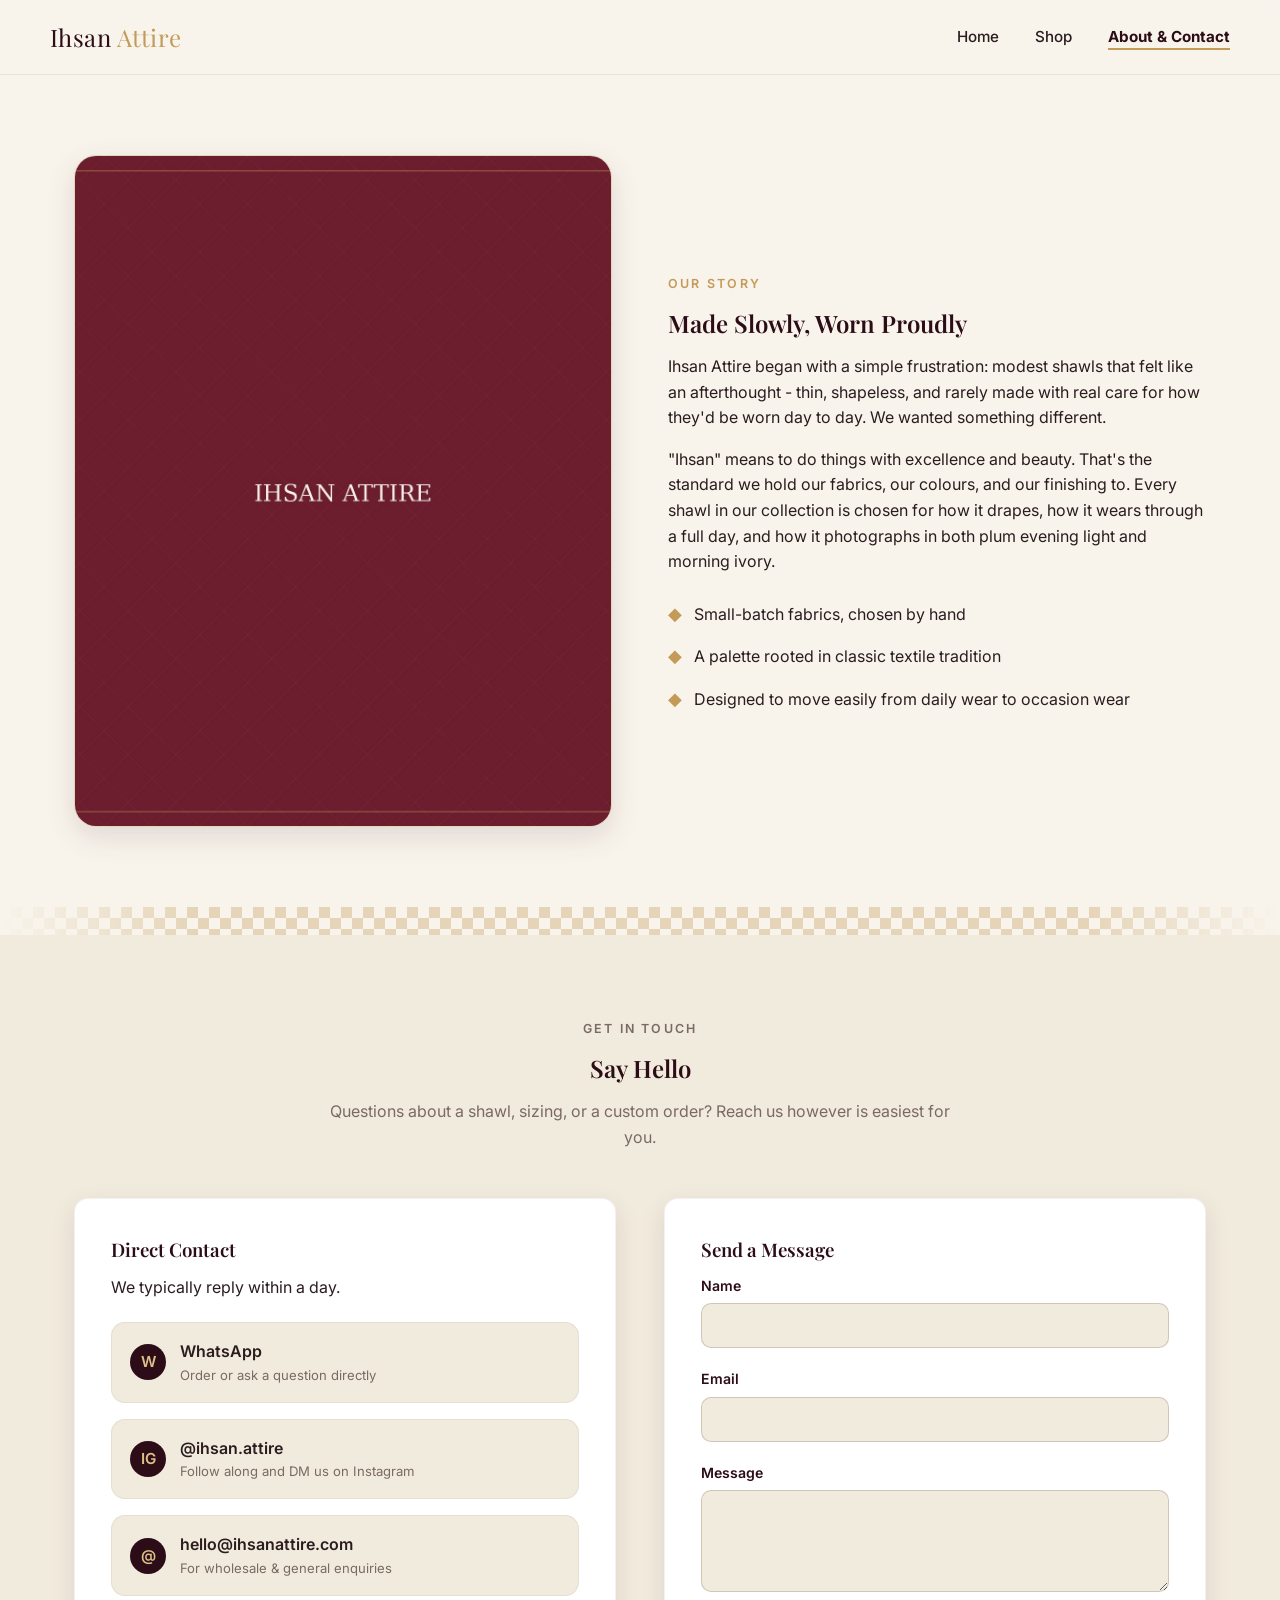
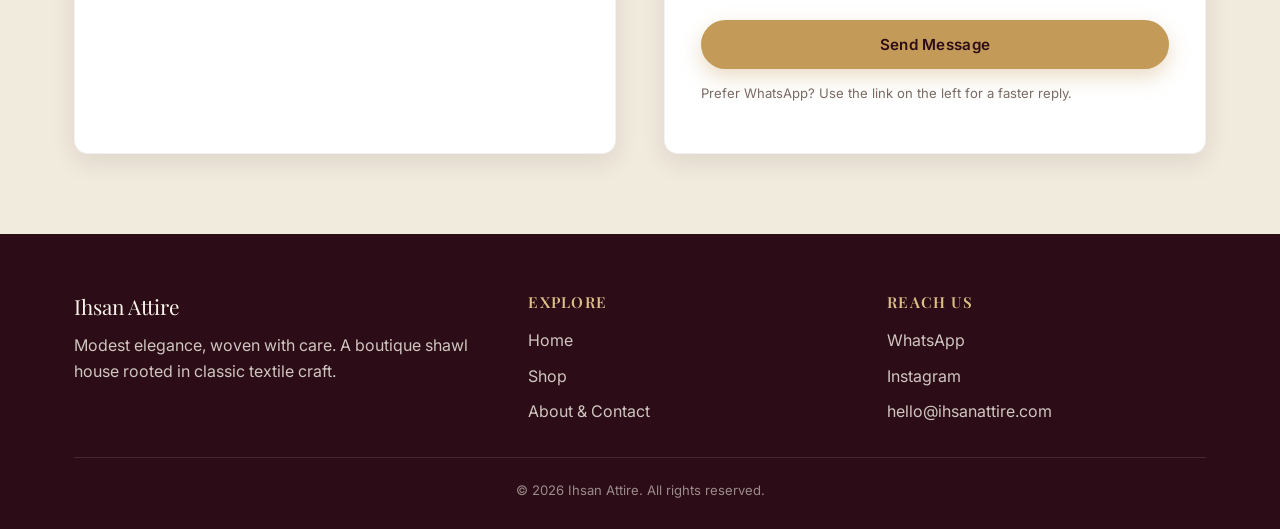
==== about.html @ e9f22e5d "Add Ihsan Attire boutique shawl website Plain HTML/CSS/JS, no build step. Home/Shop/About pages with" ====
<!DOCTYPE html>
<html lang="en">
<head>
  <meta charset="UTF-8" />
  <meta name="viewport" content="width=device-width, initial-scale=1.0" />
  <title>About &amp; Contact - Ihsan Attire</title>
  <meta name="description" content="The story behind Ihsan Attire and how to reach us via WhatsApp, Instagram or email." />

  <link rel="preconnect" href="https://fonts.googleapis.com" />
  <link rel="preconnect" href="https://fonts.gstatic.com" crossorigin />
  <link href="https://fonts.googleapis.com/css2?family=Playfair+Display:wght@500;600;700&family=Inter:wght@400;500;600;700&display=swap" rel="stylesheet" />

  <link rel="stylesheet" href="css/style.css" />
</head>
<body>

  <header class="site-header">
    <nav class="nav container">
      <a href="index.html" class="brand">Ihsan <span>Attire</span></a>
      <ul class="nav-links">
        <li><a href="index.html">Home</a></li>
        <li><a href="shop.html">Shop</a></li>
        <li><a href="about.html" class="active">About &amp; Contact</a></li>
      </ul>
      <button class="nav-toggle" aria-label="Toggle menu" aria-expanded="false">
        <span></span><span></span><span></span>
      </button>
    </nav>
  </header>

  <main>
    <!-- Brand story -->
    <section class="section">
      <div class="container two-col">
        <div class="story-image">
          <img src="images/about-portrait.jpg" alt="Ihsan Attire brand portrait" />
        </div>
        <div>
          <p class="eyebrow">Our Story</p>
          <h1>Made Slowly, Worn Proudly</h1>
          <p>
            Ihsan Attire began with a simple frustration: modest shawls that felt like an
            afterthought - thin, shapeless, and rarely made with real care for how they'd be
            worn day to day. We wanted something different.
          </p>
          <p>
            "Ihsan" means to do things with excellence and beauty. That's the standard we hold
            our fabrics, our colours, and our finishing to. Every shawl in our collection is
            chosen for how it drapes, how it wears through a full day, and how it photographs in
            both plum evening light and morning ivory.
          </p>
          <ul class="value-list">
            <li><span class="mark">&#9670;</span> Small-batch fabrics, chosen by hand</li>
            <li><span class="mark">&#9670;</span> A palette rooted in classic textile tradition</li>
            <li><span class="mark">&#9670;</span> Designed to move easily from daily wear to occasion wear</li>
          </ul>
        </div>
      </div>
    </section>

    <div class="pattern-divider"></div>

    <!-- Contact -->
    <section class="section section-alt">
      <div class="container">
        <div class="section-header">
          <p class="eyebrow">Get In Touch</p>
          <h2>Say Hello</h2>
          <p>Questions about a shawl, sizing, or a custom order? Reach us however is easiest for you.</p>
        </div>

        <div class="contact-grid">
          <div class="contact-card">
            <h3>Direct Contact</h3>
            <p>We typically reply within a day.</p>
            <div class="contact-links">
              <a class="contact-link" href="https://wa.me/10000000000" target="_blank" rel="noopener">
                <span class="icon">W</span>
                <span>
                  WhatsApp
                  <small>Order or ask a question directly</small>
                </span>
              </a>
              <a class="contact-link" href="https://instagram.com/ihsan.attire" target="_blank" rel="noopener">
                <span class="icon">IG</span>
                <span>
                  @ihsan.attire
                  <small>Follow along and DM us on Instagram</small>
                </span>
              </a>
              <a class="contact-link" href="mailto:hello@ihsanattire.com">
                <span class="icon">@</span>
                <span>
                  hello@ihsanattire.com
                  <small>For wholesale &amp; general enquiries</small>
                </span>
              </a>
            </div>
          </div>

          <div class="contact-card">
            <h3>Send a Message</h3>
            <!--
              This form has no backend yet. Point the `action` attribute at
              your form handler (e.g. Formspree, Netlify Forms) when ready.
            -->
            <form data-contact-form>
              <div class="form-field">
                <label for="name">Name</label>
                <input type="text" id="name" name="name" required />
              </div>
              <div class="form-field">
                <label for="email">Email</label>
                <input type="email" id="email" name="email" required />
              </div>
              <div class="form-field">
                <label for="message">Message</label>
                <textarea id="message" name="message" rows="4" required></textarea>
              </div>
              <button type="submit" class="btn btn-primary btn-block">Send Message</button>
              <p class="form-note">Prefer WhatsApp? Use the link on the left for a faster reply.</p>
            </form>
          </div>
        </div>
      </div>
    </section>
  </main>

  <footer class="site-footer">
    <div class="container">
      <div class="footer-inner">
        <div>
          <p class="footer-brand">Ihsan Attire</p>
          <p>Modest elegance, woven with care. A boutique shawl house rooted in classic textile craft.</p>
        </div>
        <div>
          <h4>Explore</h4>
          <ul>
            <li><a href="index.html">Home</a></li>
            <li><a href="shop.html">Shop</a></li>
            <li><a href="about.html">About &amp; Contact</a></li>
          </ul>
        </div>
        <div>
          <h4>Reach Us</h4>
          <ul>
            <li><a href="https://wa.me/10000000000" target="_blank" rel="noopener">WhatsApp</a></li>
            <li><a href="https://instagram.com/ihsan.attire" target="_blank" rel="noopener">Instagram</a></li>
            <li><a href="mailto:hello@ihsanattire.com">hello@ihsanattire.com</a></li>
          </ul>
        </div>
      </div>
      <div class="footer-bottom">
        &copy; <span data-current-year></span> Ihsan Attire. All rights reserved.
      </div>
    </div>
  </footer>

  <script src="js/main.js"></script>
  <script>
    // Placeholder submit handler until a real form backend is wired up.
    document.querySelector("[data-contact-form]").addEventListener("submit", function (event) {
      event.preventDefault();
      alert("Thanks for reaching out! This form isn't connected to an inbox yet - please use WhatsApp or email for now.");
      event.target.reset();
    });
  </script>
</body>
</html>
---- css/style.css ----
/* =========================================================
   Ihsan Attire - global styles
   Palette: deep plum / burgundy + warm gold + ivory
   Headings: Playfair Display (serif) | Body: Inter (sans)
   ========================================================= */

:root {
  --color-plum: #3f1220;
  --color-plum-deep: #2c0c16;
  --color-burgundy: #6a1f30;
  --color-gold: #c49a58;
  --color-gold-light: #dcc088;
  --color-ivory: #f8f4ec;
  --color-ivory-soft: #f1ebdd;
  --color-ink: #2a1c1f;
  --color-muted: #7a6a63;

  --font-heading: "Playfair Display", Georgia, serif;
  --font-body: "Inter", "Lato", -apple-system, BlinkMacSystemFont, sans-serif;

  --shadow-soft: 0 10px 30px rgba(63, 18, 32, 0.12);
  --shadow-card: 0 8px 24px rgba(63, 18, 32, 0.1);
  --radius-md: 14px;
  --radius-lg: 22px;

  --container-width: 1180px;
}

* {
  box-sizing: border-box;
}

html {
  scroll-behavior: smooth;
}

body {
  margin: 0;
  font-family: var(--font-body);
  color: var(--color-ink);
  background: var(--color-ivory);
  line-height: 1.6;
  -webkit-font-smoothing: antialiased;
}

img {
  max-width: 100%;
  display: block;
}

a {
  color: inherit;
  text-decoration: none;
}

h1, h2, h3, h4 {
  font-family: var(--font-heading);
  font-weight: 600;
  color: var(--color-plum-deep);
  margin: 0 0 0.5em;
}

p {
  margin: 0 0 1em;
}

.container {
  width: 100%;
  max-width: var(--container-width);
  margin: 0 auto;
  padding: 0 24px;
}

.eyebrow {
  display: inline-block;
  font-family: var(--font-body);
  font-size: 0.78rem;
  letter-spacing: 0.18em;
  text-transform: uppercase;
  color: var(--color-gold);
  font-weight: 600;
  margin-bottom: 0.75em;
}

/* -----------------------------------------------------------
   Subtle geometric divider (understated Islamic-inspired motif)
   ----------------------------------------------------------- */
.pattern-divider {
  width: 100%;
  height: 28px;
  margin: 0 auto;
  background-image:
    linear-gradient(45deg, var(--color-gold) 25%, transparent 25%, transparent 75%, var(--color-gold) 75%),
    linear-gradient(45deg, var(--color-gold) 25%, transparent 25%, transparent 75%, var(--color-gold) 75%);
  background-size: 22px 22px;
  background-position: 0 0, 11px 11px;
  opacity: 0.35;
  -webkit-mask-image: linear-gradient(to right, transparent, black 15%, black 85%, transparent);
  mask-image: linear-gradient(to right, transparent, black 15%, black 85%, transparent);
}

.pattern-divider--tight {
  height: 14px;
  background-size: 14px 14px;
  background-position: 0 0, 7px 7px;
}

/* -----------------------------------------------------------
   Buttons
   ----------------------------------------------------------- */
.btn {
  display: inline-flex;
  align-items: center;
  justify-content: center;
  gap: 8px;
  padding: 14px 32px;
  border-radius: 999px;
  font-family: var(--font-body);
  font-weight: 600;
  font-size: 0.95rem;
  letter-spacing: 0.02em;
  border: 1px solid transparent;
  cursor: pointer;
  transition: transform 0.2s ease, box-shadow 0.2s ease, background 0.2s ease, color 0.2s ease;
}

.btn:hover {
  transform: translateY(-2px);
}

.btn-primary {
  background: var(--color-gold);
  color: var(--color-plum-deep);
  box-shadow: 0 8px 20px rgba(196, 154, 88, 0.35);
}

.btn-primary:hover {
  background: var(--color-gold-light);
}

.btn-outline {
  background: transparent;
  color: var(--color-ivory);
  border-color: rgba(248, 244, 236, 0.55);
}

.btn-outline:hover {
  background: rgba(248, 244, 236, 0.12);
}

.btn-dark {
  background: var(--color-plum-deep);
  color: var(--color-ivory);
}

.btn-dark:hover {
  background: var(--color-burgundy);
}

.btn-block {
  width: 100%;
}

/* -----------------------------------------------------------
   Header / Nav
   ----------------------------------------------------------- */
.site-header {
  position: sticky;
  top: 0;
  z-index: 100;
  background: rgba(248, 244, 236, 0.92);
  backdrop-filter: blur(8px);
  border-bottom: 1px solid rgba(63, 18, 32, 0.08);
}

.nav {
  display: flex;
  align-items: center;
  justify-content: space-between;
  padding: 18px 0;
}

.brand {
  font-family: var(--font-heading);
  font-size: 1.5rem;
  color: var(--color-plum-deep);
  letter-spacing: 0.02em;
}

.brand span {
  color: var(--color-gold);
}

.nav-links {
  display: flex;
  gap: 36px;
  list-style: none;
  margin: 0;
  padding: 0;
}

.nav-links a {
  font-size: 0.95rem;
  font-weight: 500;
  color: var(--color-ink);
  position: relative;
  padding-bottom: 4px;
}

.nav-links a::after {
  content: "";
  position: absolute;
  left: 0;
  right: 100%;
  bottom: 0;
  height: 2px;
  background: var(--color-gold);
  transition: right 0.25s ease;
}

.nav-links a:hover::after,
.nav-links a.active::after {
  right: 0;
}

.nav-links a.active {
  color: var(--color-plum-deep);
  font-weight: 700;
}

.nav-toggle {
  display: none;
  flex-direction: column;
  gap: 5px;
  background: none;
  border: none;
  cursor: pointer;
  padding: 6px;
}

.nav-toggle span {
  width: 24px;
  height: 2px;
  background: var(--color-plum-deep);
}

/* -----------------------------------------------------------
   Hero
   ----------------------------------------------------------- */
.hero {
  position: relative;
  color: var(--color-ivory);
  background: linear-gradient(120deg, var(--color-plum) 0%, var(--color-burgundy) 100%);
  overflow: hidden;
}

.hero::before {
  content: "";
  position: absolute;
  inset: 0;
  background-image:
    radial-gradient(circle at 15% 20%, rgba(196, 154, 88, 0.18), transparent 40%),
    radial-gradient(circle at 85% 80%, rgba(196, 154, 88, 0.14), transparent 45%);
  pointer-events: none;
}

.hero-inner {
  position: relative;
  display: grid;
  grid-template-columns: 1.1fr 0.9fr;
  align-items: center;
  gap: 48px;
  padding: 96px 0 88px;
}

.hero h1 {
  font-size: clamp(2.4rem, 4.2vw, 3.6rem);
  color: var(--color-ivory);
  line-height: 1.15;
}

.hero .tagline {
  font-size: 1.15rem;
  color: var(--color-gold-light);
  font-family: var(--font-heading);
  font-style: italic;
  margin-bottom: 0.9em;
}

.hero p.intro {
  max-width: 46ch;
  color: rgba(248, 244, 236, 0.85);
  font-size: 1.02rem;
}

.hero-cta {
  display: flex;
  gap: 16px;
  margin-top: 28px;
  flex-wrap: wrap;
}

.hero-image {
  position: relative;
  border-radius: var(--radius-lg);
  overflow: hidden;
  box-shadow: var(--shadow-soft);
  border: 1px solid rgba(196, 154, 88, 0.4);
}

.hero-image img {
  width: 100%;
  height: 100%;
  object-fit: cover;
  aspect-ratio: 9 / 10;
}

/* -----------------------------------------------------------
   Section shell
   ----------------------------------------------------------- */
.section {
  padding: 80px 0;
}

.section-alt {
  background: var(--color-ivory-soft);
}

.section-header {
  text-align: center;
  max-width: 640px;
  margin: 0 auto 48px;
}

.section-header p {
  color: var(--color-muted);
}

/* -----------------------------------------------------------
   Product grid + cards
   ----------------------------------------------------------- */
.product-grid {
  display: grid;
  grid-template-columns: repeat(auto-fill, minmax(250px, 1fr));
  gap: 32px;
}

.product-card {
  background: #fff;
  border-radius: var(--radius-md);
  overflow: hidden;
  box-shadow: var(--shadow-card);
  cursor: pointer;
  border: 1px solid rgba(63, 18, 32, 0.06);
  transition: transform 0.25s ease, box-shadow 0.25s ease;
  text-align: left;
  padding: 0;
  font: inherit;
  color: inherit;
  display: flex;
  flex-direction: column;
}

.product-card:hover {
  transform: translateY(-6px);
  box-shadow: 0 18px 36px rgba(63, 18, 32, 0.18);
}

.product-card:focus-visible {
  outline: 3px solid var(--color-gold);
  outline-offset: 2px;
}

.product-card-media {
  position: relative;
  aspect-ratio: 4 / 5;
  overflow: hidden;
  background: var(--color-ivory-soft);
}

.product-card-media img {
  width: 100%;
  height: 100%;
  object-fit: cover;
  transition: transform 0.4s ease;
}

.product-card:hover .product-card-media img {
  transform: scale(1.05);
}

.product-card-body {
  padding: 18px 20px 22px;
  flex: 1;
  display: flex;
  flex-direction: column;
}

.product-card-body h3 {
  font-size: 1.15rem;
  margin-bottom: 0.2em;
}

.product-price {
  color: var(--color-burgundy);
  font-weight: 700;
  font-size: 1.05rem;
  margin-top: auto;
}

.product-card-cta {
  margin-top: 10px;
  font-size: 0.82rem;
  letter-spacing: 0.08em;
  text-transform: uppercase;
  color: var(--color-gold);
  font-weight: 600;
}

/* -----------------------------------------------------------
   Product modal
   ----------------------------------------------------------- */
.modal-overlay {
  position: fixed;
  inset: 0;
  background: rgba(44, 12, 22, 0.6);
  display: none;
  align-items: center;
  justify-content: center;
  padding: 20px;
  z-index: 200;
}

.modal-overlay.is-open {
  display: flex;
}

.modal {
  background: var(--color-ivory);
  border-radius: var(--radius-lg);
  max-width: 860px;
  width: 100%;
  max-height: 90vh;
  overflow-y: auto;
  display: grid;
  grid-template-columns: 1fr 1fr;
  position: relative;
  box-shadow: 0 30px 60px rgba(0, 0, 0, 0.35);
}

.modal-close {
  position: absolute;
  top: 14px;
  right: 14px;
  width: 38px;
  height: 38px;
  border-radius: 50%;
  border: none;
  background: rgba(255, 255, 255, 0.85);
  color: var(--color-plum-deep);
  font-size: 1.2rem;
  cursor: pointer;
  display: flex;
  align-items: center;
  justify-content: center;
  z-index: 2;
}

.modal-image {
  background: var(--color-ivory-soft);
  min-height: 260px;
}

.modal-image img {
  width: 100%;
  height: 100%;
  object-fit: cover;
}

.modal-body {
  padding: 40px 36px;
  display: flex;
  flex-direction: column;
}

.modal-body h2 {
  font-size: 1.8rem;
  margin-bottom: 0.2em;
}

.modal-price {
  color: var(--color-burgundy);
  font-weight: 700;
  font-size: 1.2rem;
  margin-bottom: 18px;
}

.modal-description {
  color: var(--color-ink);
  margin-bottom: 28px;
}

.modal-actions {
  margin-top: auto;
}

.modal-note {
  font-size: 0.82rem;
  color: var(--color-muted);
  margin-top: 12px;
}

/* -----------------------------------------------------------
   Cards - intro / about / contact
   ----------------------------------------------------------- */
.two-col {
  display: grid;
  grid-template-columns: 1fr 1fr;
  gap: 56px;
  align-items: center;
}

.story-image {
  border-radius: var(--radius-lg);
  overflow: hidden;
  box-shadow: var(--shadow-soft);
  border: 1px solid rgba(196, 154, 88, 0.35);
}

.story-image img {
  aspect-ratio: 4 / 5;
  object-fit: cover;
  width: 100%;
}

.value-list {
  list-style: none;
  padding: 0;
  margin: 24px 0 0;
  display: grid;
  gap: 14px;
}

.value-list li {
  display: flex;
  gap: 12px;
  align-items: baseline;
}

.value-list .mark {
  color: var(--color-gold);
  font-family: var(--font-heading);
  font-size: 1.1rem;
}

/* -----------------------------------------------------------
   Contact page
   ----------------------------------------------------------- */
.contact-grid {
  display: grid;
  grid-template-columns: 1fr 1fr;
  gap: 48px;
}

.contact-card {
  background: #fff;
  border-radius: var(--radius-md);
  padding: 36px;
  box-shadow: var(--shadow-card);
  border: 1px solid rgba(63, 18, 32, 0.06);
}

.contact-links {
  display: grid;
  gap: 16px;
  margin-top: 22px;
}

.contact-link {
  display: flex;
  align-items: center;
  gap: 14px;
  padding: 16px 18px;
  border-radius: var(--radius-md);
  background: var(--color-ivory-soft);
  border: 1px solid rgba(63, 18, 32, 0.06);
  font-weight: 600;
  transition: background 0.2s ease, transform 0.2s ease;
}

.contact-link:hover {
  background: #fff;
  transform: translateX(4px);
}

.contact-link .icon {
  width: 36px;
  height: 36px;
  border-radius: 50%;
  background: var(--color-plum-deep);
  color: var(--color-gold-light);
  display: flex;
  align-items: center;
  justify-content: center;
  flex-shrink: 0;
  font-size: 0.95rem;
}

.contact-link small {
  display: block;
  font-weight: 400;
  color: var(--color-muted);
  font-size: 0.82rem;
}

.form-field {
  margin-bottom: 20px;
}

.form-field label {
  display: block;
  font-weight: 600;
  font-size: 0.88rem;
  margin-bottom: 6px;
  color: var(--color-plum-deep);
}

.form-field input,
.form-field textarea {
  width: 100%;
  padding: 12px 14px;
  border-radius: 10px;
  border: 1px solid rgba(63, 18, 32, 0.18);
  font-family: var(--font-body);
  font-size: 0.95rem;
  background: var(--color-ivory-soft);
  color: var(--color-ink);
}

.form-field input:focus,
.form-field textarea:focus {
  outline: none;
  border-color: var(--color-gold);
  background: #fff;
}

.form-note {
  font-size: 0.82rem;
  color: var(--color-muted);
  margin-top: 14px;
}

/* -----------------------------------------------------------
   Footer
   ----------------------------------------------------------- */
.site-footer {
  background: var(--color-plum-deep);
  color: rgba(248, 244, 236, 0.8);
  padding: 56px 0 28px;
}

.footer-inner {
  display: grid;
  grid-template-columns: 1.3fr 1fr 1fr;
  gap: 40px;
  padding-bottom: 32px;
}

.footer-brand {
  font-family: var(--font-heading);
  color: var(--color-ivory);
  font-size: 1.3rem;
  margin-bottom: 10px;
}

.footer-inner h4 {
  color: var(--color-gold-light);
  font-size: 0.95rem;
  text-transform: uppercase;
  letter-spacing: 0.08em;
  margin-bottom: 14px;
}

.footer-inner ul {
  list-style: none;
  padding: 0;
  margin: 0;
  display: grid;
  gap: 10px;
}

.footer-inner a:hover {
  color: var(--color-gold-light);
}

.footer-bottom {
  border-top: 1px solid rgba(248, 244, 236, 0.12);
  padding-top: 22px;
  font-size: 0.82rem;
  text-align: center;
  color: rgba(248, 244, 236, 0.55);
}

/* -----------------------------------------------------------
   Utility
   ----------------------------------------------------------- */
.text-center {
  text-align: center;
}

.mt-lg {
  margin-top: 48px;
}

/* =========================================================
   Responsive
   ========================================================= */
@media (max-width: 900px) {
  .hero-inner {
    grid-template-columns: 1fr;
    padding: 64px 0 56px;
    text-align: left;
  }

  .hero-image {
    order: -1;
    max-width: 420px;
  }

  .two-col,
  .contact-grid {
    grid-template-columns: 1fr;
  }

  .story-image {
    max-width: 420px;
  }

  .footer-inner {
    grid-template-columns: 1fr 1fr;
  }
}

@media (max-width: 720px) {
  .nav-links {
    position: absolute;
    top: 100%;
    left: 0;
    right: 0;
    background: var(--color-ivory);
    flex-direction: column;
    gap: 0;
    border-bottom: 1px solid rgba(63, 18, 32, 0.08);
    max-height: 0;
    overflow: hidden;
    transition: max-height 0.3s ease;
  }

  .nav-links.is-open {
    max-height: 320px;
  }

  .nav-links li {
    border-top: 1px solid rgba(63, 18, 32, 0.06);
  }

  .nav-links a {
    display: block;
    padding: 16px 24px;
  }

  .nav-links a::after {
    display: none;
  }

  .nav-toggle {
    display: flex;
  }

  .modal {
    grid-template-columns: 1fr;
  }

  .modal-image {
    min-height: 220px;
  }

  .footer-inner {
    grid-template-columns: 1fr;
  }
}

@media (max-width: 480px) {
  .hero-cta {
    flex-direction: column;
  }

  .btn {
    width: 100%;
  }

  .contact-card {
    padding: 24px;
  }
}
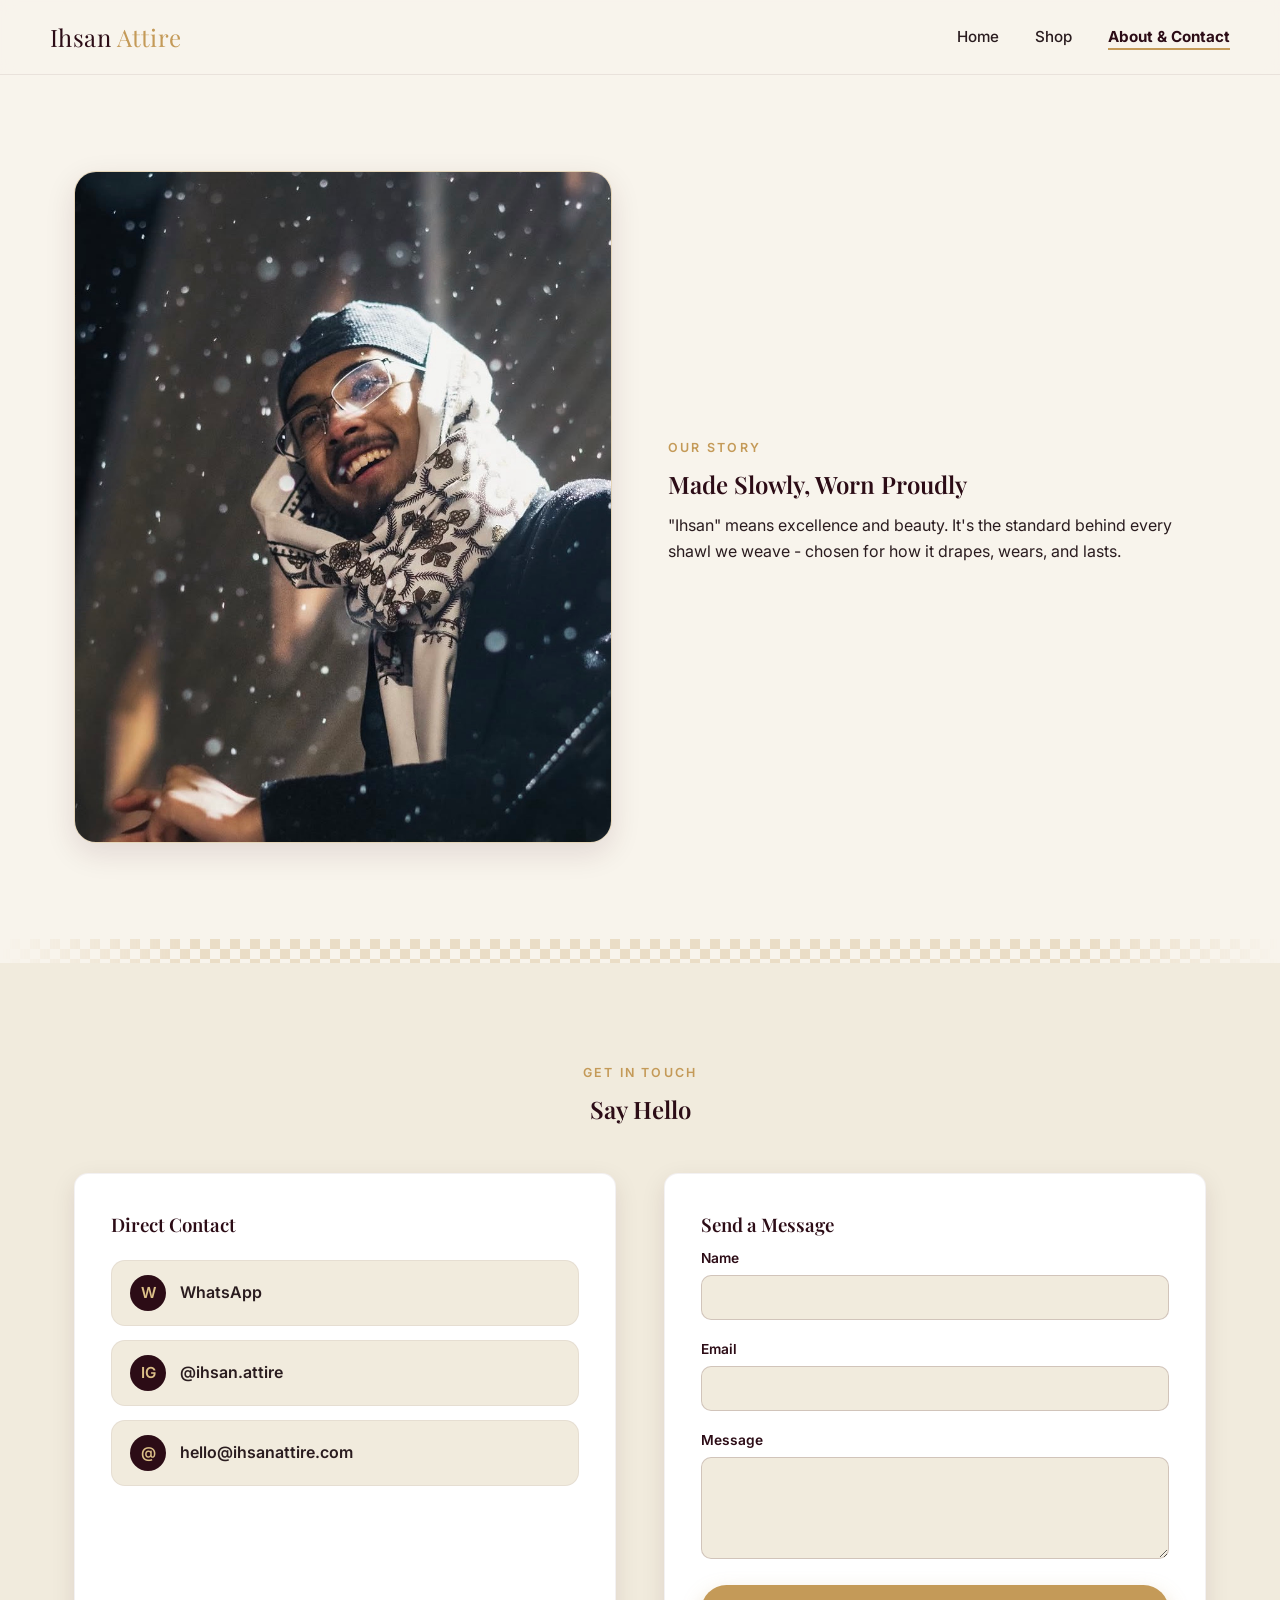
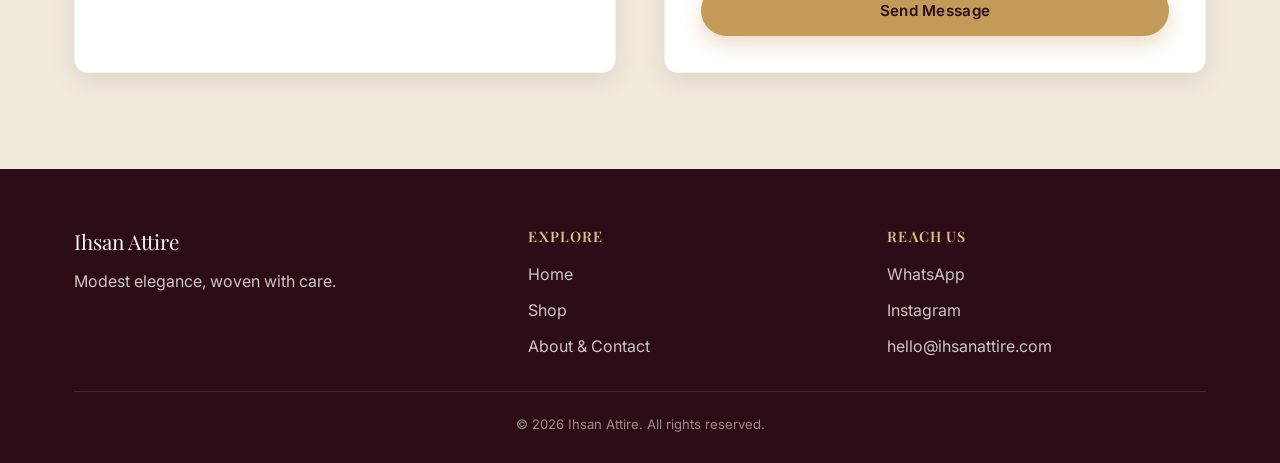
==== commit 2a899e8e: "Modernize site: minimal copy, scroll reveal, animated product modal Home: strip hero down to headlin" ====
--- a/about.html
+++ b/about.html
@@ -4,7 +4,7 @@
   <meta charset="UTF-8" />
   <meta name="viewport" content="width=device-width, initial-scale=1.0" />
   <title>About &amp; Contact - Ihsan Attire</title>
-  <meta name="description" content="The story behind Ihsan Attire and how to reach us via WhatsApp, Instagram or email." />
+  <meta name="description" content="The story behind Ihsan Attire and how to reach us." />
 
   <link rel="preconnect" href="https://fonts.googleapis.com" />
   <link rel="preconnect" href="https://fonts.gstatic.com" crossorigin />
@@ -30,30 +30,15 @@
 
   <main>
     <!-- Brand story -->
-    <section class="section">
+    <section class="section reveal">
       <div class="container two-col">
         <div class="story-image">
-          <img src="images/about-portrait.jpg" alt="Ihsan Attire brand portrait" />
+          <img src="images/about-portrait.jpg" alt="Ihsan Attire" />
         </div>
         <div>
           <p class="eyebrow">Our Story</p>
           <h1>Made Slowly, Worn Proudly</h1>
-          <p>
-            Ihsan Attire began with a simple frustration: modest shawls that felt like an
-            afterthought - thin, shapeless, and rarely made with real care for how they'd be
-            worn day to day. We wanted something different.
-          </p>
-          <p>
-            "Ihsan" means to do things with excellence and beauty. That's the standard we hold
-            our fabrics, our colours, and our finishing to. Every shawl in our collection is
-            chosen for how it drapes, how it wears through a full day, and how it photographs in
-            both plum evening light and morning ivory.
-          </p>
-          <ul class="value-list">
-            <li><span class="mark">&#9670;</span> Small-batch fabrics, chosen by hand</li>
-            <li><span class="mark">&#9670;</span> A palette rooted in classic textile tradition</li>
-            <li><span class="mark">&#9670;</span> Designed to move easily from daily wear to occasion wear</li>
-          </ul>
+          <p>"Ihsan" means excellence and beauty. It's the standard behind every shawl we weave - chosen for how it drapes, wears, and lasts.</p>
         </div>
       </div>
     </section>
@@ -61,39 +46,28 @@
     <div class="pattern-divider"></div>
 
     <!-- Contact -->
-    <section class="section section-alt">
+    <section class="section section-alt reveal">
       <div class="container">
         <div class="section-header">
           <p class="eyebrow">Get In Touch</p>
           <h2>Say Hello</h2>
-          <p>Questions about a shawl, sizing, or a custom order? Reach us however is easiest for you.</p>
         </div>
 
         <div class="contact-grid">
           <div class="contact-card">
             <h3>Direct Contact</h3>
-            <p>We typically reply within a day.</p>
             <div class="contact-links">
               <a class="contact-link" href="https://wa.me/10000000000" target="_blank" rel="noopener">
                 <span class="icon">W</span>
-                <span>
-                  WhatsApp
-                  <small>Order or ask a question directly</small>
-                </span>
+                <span>WhatsApp</span>
               </a>
               <a class="contact-link" href="https://instagram.com/ihsan.attire" target="_blank" rel="noopener">
                 <span class="icon">IG</span>
-                <span>
-                  @ihsan.attire
-                  <small>Follow along and DM us on Instagram</small>
-                </span>
+                <span>@ihsan.attire</span>
               </a>
               <a class="contact-link" href="mailto:hello@ihsanattire.com">
                 <span class="icon">@</span>
-                <span>
-                  hello@ihsanattire.com
-                  <small>For wholesale &amp; general enquiries</small>
-                </span>
+                <span>hello@ihsanattire.com</span>
               </a>
             </div>
           </div>
@@ -118,7 +92,6 @@
                 <textarea id="message" name="message" rows="4" required></textarea>
               </div>
               <button type="submit" class="btn btn-primary btn-block">Send Message</button>
-              <p class="form-note">Prefer WhatsApp? Use the link on the left for a faster reply.</p>
             </form>
           </div>
         </div>
@@ -131,7 +104,7 @@
       <div class="footer-inner">
         <div>
           <p class="footer-brand">Ihsan Attire</p>
-          <p>Modest elegance, woven with care. A boutique shawl house rooted in classic textile craft.</p>
+          <p>Modest elegance, woven with care.</p>
         </div>
         <div>
           <h4>Explore</h4>
@@ -161,7 +134,7 @@
     // Placeholder submit handler until a real form backend is wired up.
     document.querySelector("[data-contact-form]").addEventListener("submit", function (event) {
       event.preventDefault();
-      alert("Thanks for reaching out! This form isn't connected to an inbox yet - please use WhatsApp or email for now.");
+      alert("Thanks! This form isn't connected yet - please use WhatsApp or email for now.");
       event.target.reset();
     });
   </script>
--- a/css/style.css
+++ b/css/style.css
@@ -24,6 +24,11 @@
   --radius-lg: 22px;
 
   --container-width: 1180px;
+
+  /* Shared timing so every hover/press feels like one system */
+  --ease-out: cubic-bezier(0.22, 1, 0.36, 1);
+  --t-fast: 200ms;
+  --t-modal: 380ms;
 }
 
 * {
@@ -57,7 +62,7 @@
   font-family: var(--font-heading);
   font-weight: 600;
   color: var(--color-plum-deep);
-  margin: 0 0 0.5em;
+  margin: 0 0 0.4em;
 }
 
 p {
@@ -79,7 +84,31 @@
   text-transform: uppercase;
   color: var(--color-gold);
   font-weight: 600;
-  margin-bottom: 0.75em;
+  margin-bottom: 0.6em;
+}
+
+/* -----------------------------------------------------------
+   Scroll reveal (Intersection Observer driven, see js/main.js)
+   Transform + opacity only so it stays smooth on mobile.
+   ----------------------------------------------------------- */
+.reveal {
+  opacity: 0;
+  transform: translateY(28px);
+  transition: opacity 600ms var(--ease-out), transform 600ms var(--ease-out);
+  will-change: opacity, transform;
+}
+
+.reveal.is-visible {
+  opacity: 1;
+  transform: translateY(0);
+}
+
+@media (prefers-reduced-motion: reduce) {
+  .reveal {
+    transition: none;
+    opacity: 1;
+    transform: none;
+  }
 }
 
 /* -----------------------------------------------------------
@@ -87,33 +116,27 @@
    ----------------------------------------------------------- */
 .pattern-divider {
   width: 100%;
-  height: 28px;
+  height: 24px;
   margin: 0 auto;
   background-image:
     linear-gradient(45deg, var(--color-gold) 25%, transparent 25%, transparent 75%, var(--color-gold) 75%),
     linear-gradient(45deg, var(--color-gold) 25%, transparent 25%, transparent 75%, var(--color-gold) 75%);
-  background-size: 22px 22px;
-  background-position: 0 0, 11px 11px;
-  opacity: 0.35;
+  background-size: 20px 20px;
+  background-position: 0 0, 10px 10px;
+  opacity: 0.25;
   -webkit-mask-image: linear-gradient(to right, transparent, black 15%, black 85%, transparent);
   mask-image: linear-gradient(to right, transparent, black 15%, black 85%, transparent);
 }
 
-.pattern-divider--tight {
-  height: 14px;
-  background-size: 14px 14px;
-  background-position: 0 0, 7px 7px;
-}
-
-/* -----------------------------------------------------------
-   Buttons
+/* -----------------------------------------------------------
+   Buttons + links - subtle, consistent hover motion
    ----------------------------------------------------------- */
 .btn {
   display: inline-flex;
   align-items: center;
   justify-content: center;
   gap: 8px;
-  padding: 14px 32px;
+  padding: 15px 34px;
   border-radius: 999px;
   font-family: var(--font-body);
   font-weight: 600;
@@ -121,11 +144,15 @@
   letter-spacing: 0.02em;
   border: 1px solid transparent;
   cursor: pointer;
-  transition: transform 0.2s ease, box-shadow 0.2s ease, background 0.2s ease, color 0.2s ease;
+  transition: transform var(--t-fast) ease, box-shadow var(--t-fast) ease, background var(--t-fast) ease, color var(--t-fast) ease;
 }
 
 .btn:hover {
-  transform: translateY(-2px);
+  transform: translateY(-2px) scale(1.02);
+}
+
+.btn:active {
+  transform: translateY(0) scale(0.99);
 }
 
 .btn-primary {
@@ -148,17 +175,22 @@
   background: rgba(248, 244, 236, 0.12);
 }
 
-.btn-dark {
-  background: var(--color-plum-deep);
-  color: var(--color-ivory);
-}
-
-.btn-dark:hover {
-  background: var(--color-burgundy);
-}
-
 .btn-block {
   width: 100%;
+}
+
+.link-more {
+  display: inline-block;
+  font-weight: 600;
+  font-size: 0.92rem;
+  color: var(--color-burgundy);
+  border-bottom: 1px solid transparent;
+  transition: border-color var(--t-fast) ease, color var(--t-fast) ease, transform var(--t-fast) ease;
+}
+
+.link-more:hover {
+  border-color: currentColor;
+  transform: translateX(2px);
 }
 
 /* -----------------------------------------------------------
@@ -185,6 +217,11 @@
   font-size: 1.5rem;
   color: var(--color-plum-deep);
   letter-spacing: 0.02em;
+  transition: opacity var(--t-fast) ease;
+}
+
+.brand:hover {
+  opacity: 0.75;
 }
 
 .brand span {
@@ -205,6 +242,7 @@
   color: var(--color-ink);
   position: relative;
   padding-bottom: 4px;
+  transition: color var(--t-fast) ease;
 }
 
 .nav-links a::after {
@@ -215,7 +253,7 @@
   bottom: 0;
   height: 2px;
   background: var(--color-gold);
-  transition: right 0.25s ease;
+  transition: right var(--t-fast) ease;
 }
 
 .nav-links a:hover::after,
@@ -245,81 +283,61 @@
 }
 
 /* -----------------------------------------------------------
-   Hero
+   Hero - one image, one headline, one CTA
    ----------------------------------------------------------- */
 .hero {
   position: relative;
+  min-height: 86vh;
+  display: flex;
+  align-items: center;
   color: var(--color-ivory);
-  background: linear-gradient(120deg, var(--color-plum) 0%, var(--color-burgundy) 100%);
   overflow: hidden;
 }
 
-.hero::before {
+.hero-media {
+  position: absolute;
+  inset: 0;
+}
+
+.hero-media img {
+  width: 100%;
+  height: 100%;
+  object-fit: cover;
+}
+
+.hero-media::after {
   content: "";
   position: absolute;
   inset: 0;
-  background-image:
-    radial-gradient(circle at 15% 20%, rgba(196, 154, 88, 0.18), transparent 40%),
-    radial-gradient(circle at 85% 80%, rgba(196, 154, 88, 0.14), transparent 45%);
-  pointer-events: none;
-}
-
-.hero-inner {
+  background: linear-gradient(180deg, rgba(44, 12, 22, 0.5) 0%, rgba(63, 18, 32, 0.68) 100%);
+}
+
+.hero-content {
   position: relative;
-  display: grid;
-  grid-template-columns: 1.1fr 0.9fr;
-  align-items: center;
-  gap: 48px;
-  padding: 96px 0 88px;
+  z-index: 2;
+  max-width: 620px;
+  margin: 0 auto;
+  text-align: center;
 }
 
 .hero h1 {
-  font-size: clamp(2.4rem, 4.2vw, 3.6rem);
+  font-size: clamp(2.6rem, 5vw, 4rem);
   color: var(--color-ivory);
-  line-height: 1.15;
+  line-height: 1.1;
+  margin-bottom: 0.3em;
 }
 
 .hero .tagline {
-  font-size: 1.15rem;
-  color: var(--color-gold-light);
-  font-family: var(--font-heading);
-  font-style: italic;
-  margin-bottom: 0.9em;
-}
-
-.hero p.intro {
-  max-width: 46ch;
-  color: rgba(248, 244, 236, 0.85);
-  font-size: 1.02rem;
-}
-
-.hero-cta {
-  display: flex;
-  gap: 16px;
-  margin-top: 28px;
-  flex-wrap: wrap;
-}
-
-.hero-image {
-  position: relative;
-  border-radius: var(--radius-lg);
-  overflow: hidden;
-  box-shadow: var(--shadow-soft);
-  border: 1px solid rgba(196, 154, 88, 0.4);
-}
-
-.hero-image img {
-  width: 100%;
-  height: 100%;
-  object-fit: cover;
-  aspect-ratio: 9 / 10;
+  font-size: 1.1rem;
+  color: rgba(248, 244, 236, 0.88);
+  margin-bottom: 2em;
 }
 
 /* -----------------------------------------------------------
    Section shell
    ----------------------------------------------------------- */
 .section {
-  padding: 80px 0;
+  padding: 96px 0;
 }
 
 .section-alt {
@@ -328,16 +346,11 @@
 
 .section-header {
   text-align: center;
-  max-width: 640px;
-  margin: 0 auto 48px;
-}
-
-.section-header p {
-  color: var(--color-muted);
-}
-
-/* -----------------------------------------------------------
-   Product grid + cards
+  margin: 0 auto 44px;
+}
+
+/* -----------------------------------------------------------
+   Product grid + cards - image, name, price only
    ----------------------------------------------------------- */
 .product-grid {
   display: grid;
@@ -352,7 +365,7 @@
   box-shadow: var(--shadow-card);
   cursor: pointer;
   border: 1px solid rgba(63, 18, 32, 0.06);
-  transition: transform 0.25s ease, box-shadow 0.25s ease;
+  transition: transform 300ms var(--ease-out), box-shadow 300ms var(--ease-out);
   text-align: left;
   padding: 0;
   font: inherit;
@@ -382,7 +395,7 @@
   width: 100%;
   height: 100%;
   object-fit: cover;
-  transition: transform 0.4s ease;
+  transition: transform 400ms var(--ease-out);
 }
 
 .product-card:hover .product-card-media img {
@@ -390,49 +403,49 @@
 }
 
 .product-card-body {
-  padding: 18px 20px 22px;
+  padding: 16px 18px 20px;
   flex: 1;
   display: flex;
-  flex-direction: column;
+  align-items: baseline;
+  justify-content: space-between;
+  gap: 12px;
 }
 
 .product-card-body h3 {
-  font-size: 1.15rem;
-  margin-bottom: 0.2em;
+  font-size: 1.08rem;
+  margin: 0;
 }
 
 .product-price {
   color: var(--color-burgundy);
   font-weight: 700;
-  font-size: 1.05rem;
-  margin-top: auto;
-}
-
-.product-card-cta {
-  margin-top: 10px;
-  font-size: 0.82rem;
-  letter-spacing: 0.08em;
-  text-transform: uppercase;
-  color: var(--color-gold);
-  font-weight: 600;
-}
-
-/* -----------------------------------------------------------
-   Product modal
+  font-size: 1rem;
+  margin: 0;
+  white-space: nowrap;
+}
+
+/* -----------------------------------------------------------
+   Product modal - grows from the clicked card (see js/modal.js)
    ----------------------------------------------------------- */
 .modal-overlay {
   position: fixed;
   inset: 0;
   background: rgba(44, 12, 22, 0.6);
-  display: none;
+  display: flex;
   align-items: center;
   justify-content: center;
   padding: 20px;
   z-index: 200;
+  opacity: 0;
+  visibility: hidden;
+  pointer-events: none;
+  transition: opacity var(--t-modal) var(--ease-out), visibility var(--t-modal);
 }
 
 .modal-overlay.is-open {
-  display: flex;
+  opacity: 1;
+  visibility: visible;
+  pointer-events: auto;
 }
 
 .modal {
@@ -446,6 +459,9 @@
   grid-template-columns: 1fr 1fr;
   position: relative;
   box-shadow: 0 30px 60px rgba(0, 0, 0, 0.35);
+  transform-origin: center;
+  transition: transform var(--t-modal) var(--ease-out), opacity var(--t-modal) var(--ease-out);
+  will-change: transform, opacity;
 }
 
 .modal-close {
@@ -464,6 +480,12 @@
   align-items: center;
   justify-content: center;
   z-index: 2;
+  transition: transform var(--t-fast) ease, background var(--t-fast) ease;
+}
+
+.modal-close:hover {
+  background: #fff;
+  transform: scale(1.08);
 }
 
 .modal-image {
@@ -504,14 +526,8 @@
   margin-top: auto;
 }
 
-.modal-note {
-  font-size: 0.82rem;
-  color: var(--color-muted);
-  margin-top: 12px;
-}
-
-/* -----------------------------------------------------------
-   Cards - intro / about / contact
+/* -----------------------------------------------------------
+   About / story
    ----------------------------------------------------------- */
 .two-col {
   display: grid;
@@ -531,26 +547,6 @@
   aspect-ratio: 4 / 5;
   object-fit: cover;
   width: 100%;
-}
-
-.value-list {
-  list-style: none;
-  padding: 0;
-  margin: 24px 0 0;
-  display: grid;
-  gap: 14px;
-}
-
-.value-list li {
-  display: flex;
-  gap: 12px;
-  align-items: baseline;
-}
-
-.value-list .mark {
-  color: var(--color-gold);
-  font-family: var(--font-heading);
-  font-size: 1.1rem;
 }
 
 /* -----------------------------------------------------------
@@ -572,20 +568,20 @@
 
 .contact-links {
   display: grid;
-  gap: 16px;
-  margin-top: 22px;
+  gap: 14px;
+  margin-top: 20px;
 }
 
 .contact-link {
   display: flex;
   align-items: center;
   gap: 14px;
-  padding: 16px 18px;
+  padding: 14px 18px;
   border-radius: var(--radius-md);
   background: var(--color-ivory-soft);
   border: 1px solid rgba(63, 18, 32, 0.06);
   font-weight: 600;
-  transition: background 0.2s ease, transform 0.2s ease;
+  transition: background var(--t-fast) ease, transform var(--t-fast) ease;
 }
 
 .contact-link:hover {
@@ -606,21 +602,14 @@
   font-size: 0.95rem;
 }
 
-.contact-link small {
-  display: block;
-  font-weight: 400;
-  color: var(--color-muted);
-  font-size: 0.82rem;
-}
-
 .form-field {
-  margin-bottom: 20px;
+  margin-bottom: 18px;
 }
 
 .form-field label {
   display: block;
   font-weight: 600;
-  font-size: 0.88rem;
+  font-size: 0.86rem;
   margin-bottom: 6px;
   color: var(--color-plum-deep);
 }
@@ -635,6 +624,7 @@
   font-size: 0.95rem;
   background: var(--color-ivory-soft);
   color: var(--color-ink);
+  transition: border-color var(--t-fast) ease, background var(--t-fast) ease;
 }
 
 .form-field input:focus,
@@ -644,12 +634,6 @@
   background: #fff;
 }
 
-.form-note {
-  font-size: 0.82rem;
-  color: var(--color-muted);
-  margin-top: 14px;
-}
-
 /* -----------------------------------------------------------
    Footer
    ----------------------------------------------------------- */
@@ -675,7 +659,7 @@
 
 .footer-inner h4 {
   color: var(--color-gold-light);
-  font-size: 0.95rem;
+  font-size: 0.9rem;
   text-transform: uppercase;
   letter-spacing: 0.08em;
   margin-bottom: 14px;
@@ -689,6 +673,10 @@
   gap: 10px;
 }
 
+.footer-inner a {
+  transition: color var(--t-fast) ease;
+}
+
 .footer-inner a:hover {
   color: var(--color-gold-light);
 }
@@ -716,17 +704,6 @@
    Responsive
    ========================================================= */
 @media (max-width: 900px) {
-  .hero-inner {
-    grid-template-columns: 1fr;
-    padding: 64px 0 56px;
-    text-align: left;
-  }
-
-  .hero-image {
-    order: -1;
-    max-width: 420px;
-  }
-
   .two-col,
   .contact-grid {
     grid-template-columns: 1fr;
@@ -742,6 +719,10 @@
 }
 
 @media (max-width: 720px) {
+  .hero {
+    min-height: 80vh;
+  }
+
   .nav-links {
     position: absolute;
     top: 100%;
@@ -753,7 +734,7 @@
     border-bottom: 1px solid rgba(63, 18, 32, 0.08);
     max-height: 0;
     overflow: hidden;
-    transition: max-height 0.3s ease;
+    transition: max-height 300ms var(--ease-out);
   }
 
   .nav-links.is-open {
@@ -791,10 +772,6 @@
 }
 
 @media (max-width: 480px) {
-  .hero-cta {
-    flex-direction: column;
-  }
-
   .btn {
     width: 100%;
   }
@@ -802,4 +779,8 @@
   .contact-card {
     padding: 24px;
   }
-}
+
+  .section {
+    padding: 64px 0;
+  }
+}
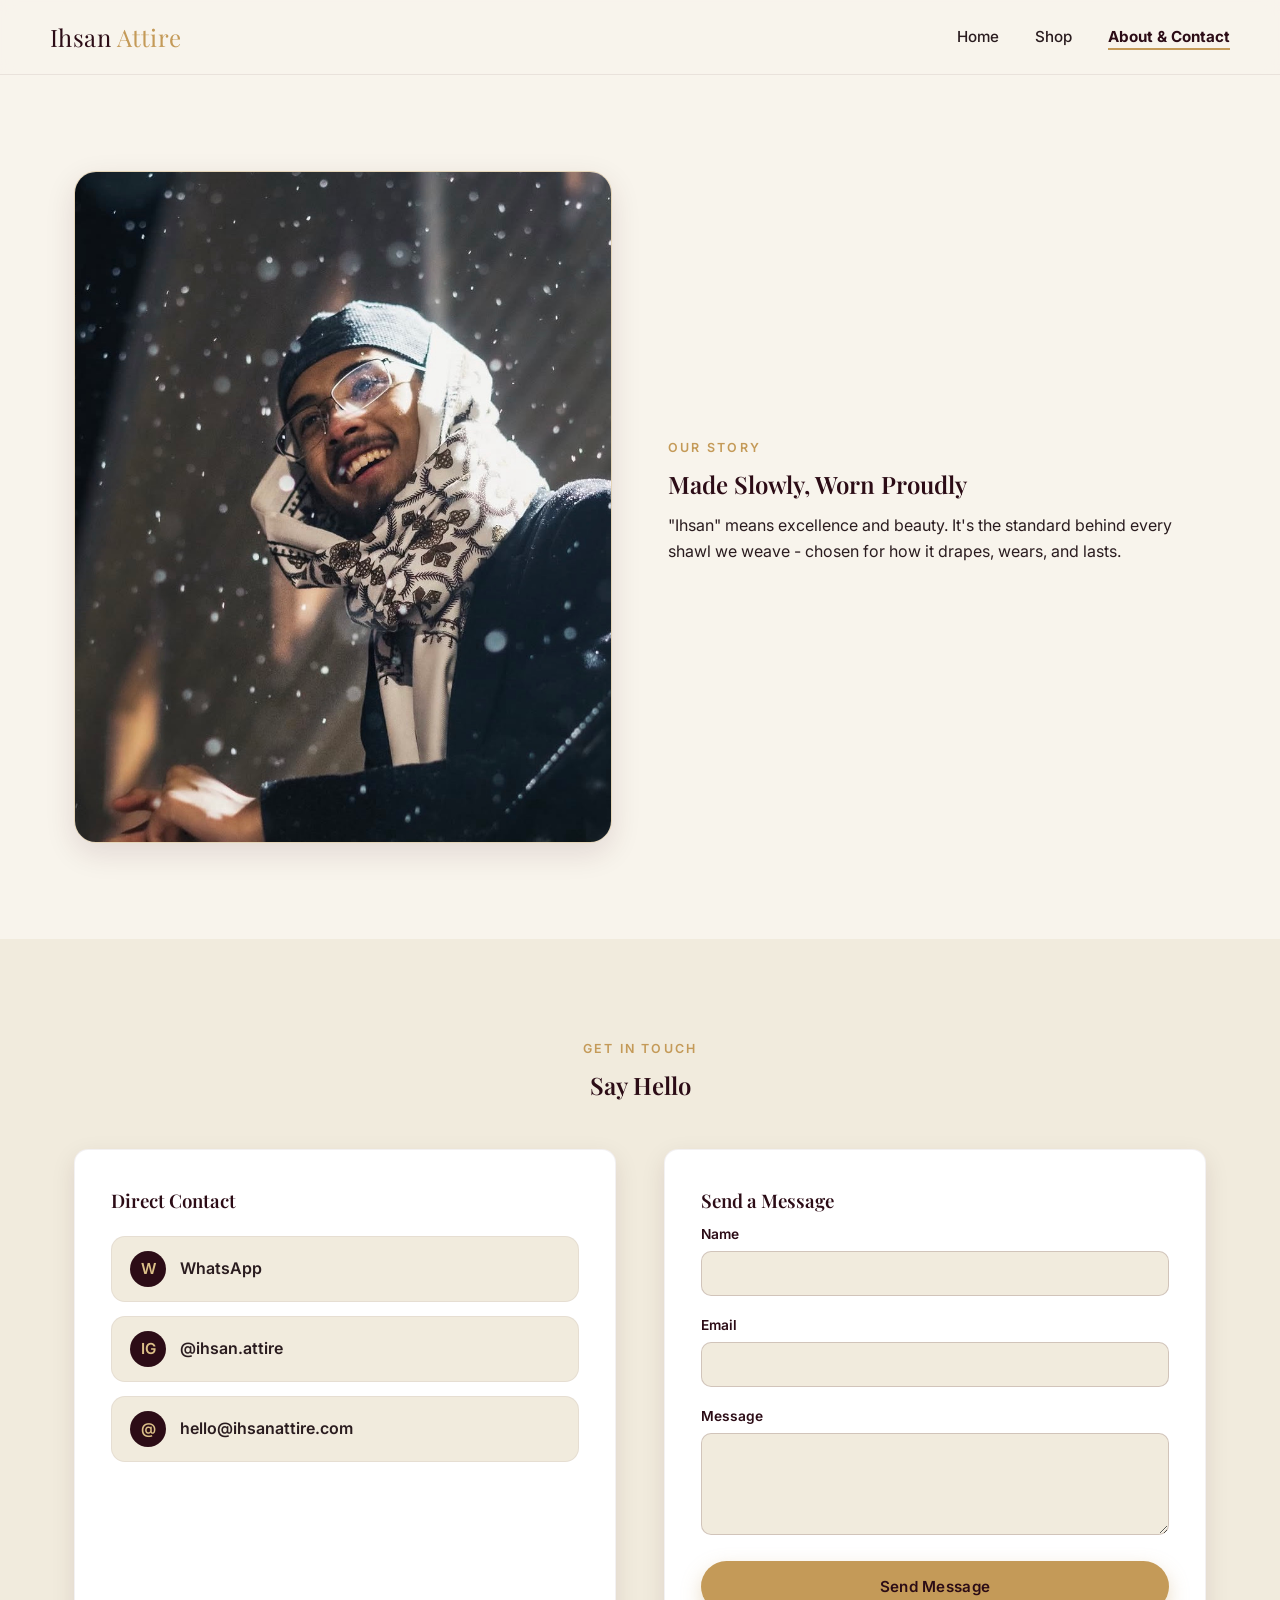
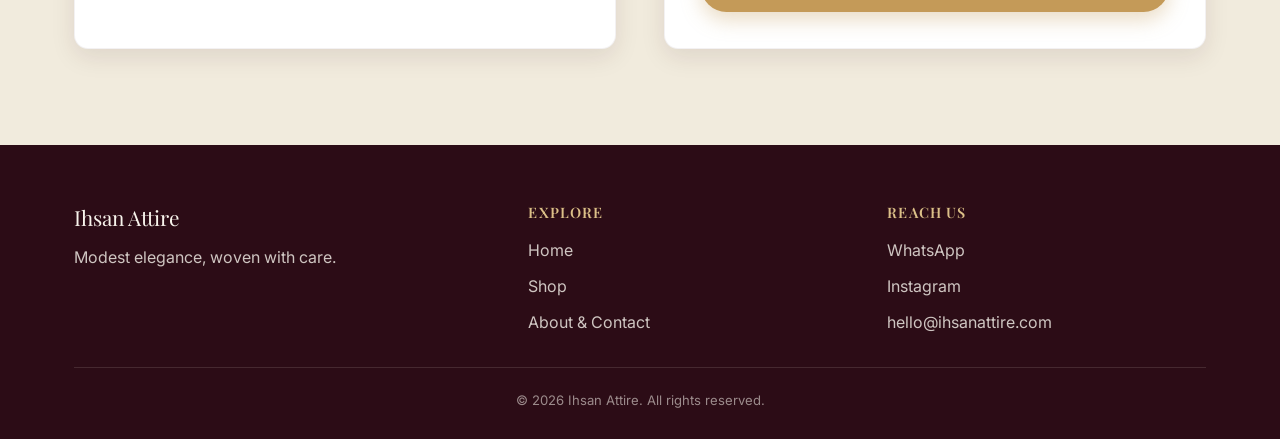
==== commit 4ea76a25: "Remove checkered pattern dividers Drop the .pattern-divider checkerboard element and its CSS from al" ====
--- a/about.html
+++ b/about.html
@@ -42,8 +42,6 @@
         </div>
       </div>
     </section>
-
-    <div class="pattern-divider"></div>
 
     <!-- Contact -->
     <section class="section section-alt reveal">
--- a/css/style.css
+++ b/css/style.css
@@ -109,23 +109,6 @@
     opacity: 1;
     transform: none;
   }
-}
-
-/* -----------------------------------------------------------
-   Subtle geometric divider (understated Islamic-inspired motif)
-   ----------------------------------------------------------- */
-.pattern-divider {
-  width: 100%;
-  height: 24px;
-  margin: 0 auto;
-  background-image:
-    linear-gradient(45deg, var(--color-gold) 25%, transparent 25%, transparent 75%, var(--color-gold) 75%),
-    linear-gradient(45deg, var(--color-gold) 25%, transparent 25%, transparent 75%, var(--color-gold) 75%);
-  background-size: 20px 20px;
-  background-position: 0 0, 10px 10px;
-  opacity: 0.25;
-  -webkit-mask-image: linear-gradient(to right, transparent, black 15%, black 85%, transparent);
-  mask-image: linear-gradient(to right, transparent, black 15%, black 85%, transparent);
 }
 
 /* -----------------------------------------------------------
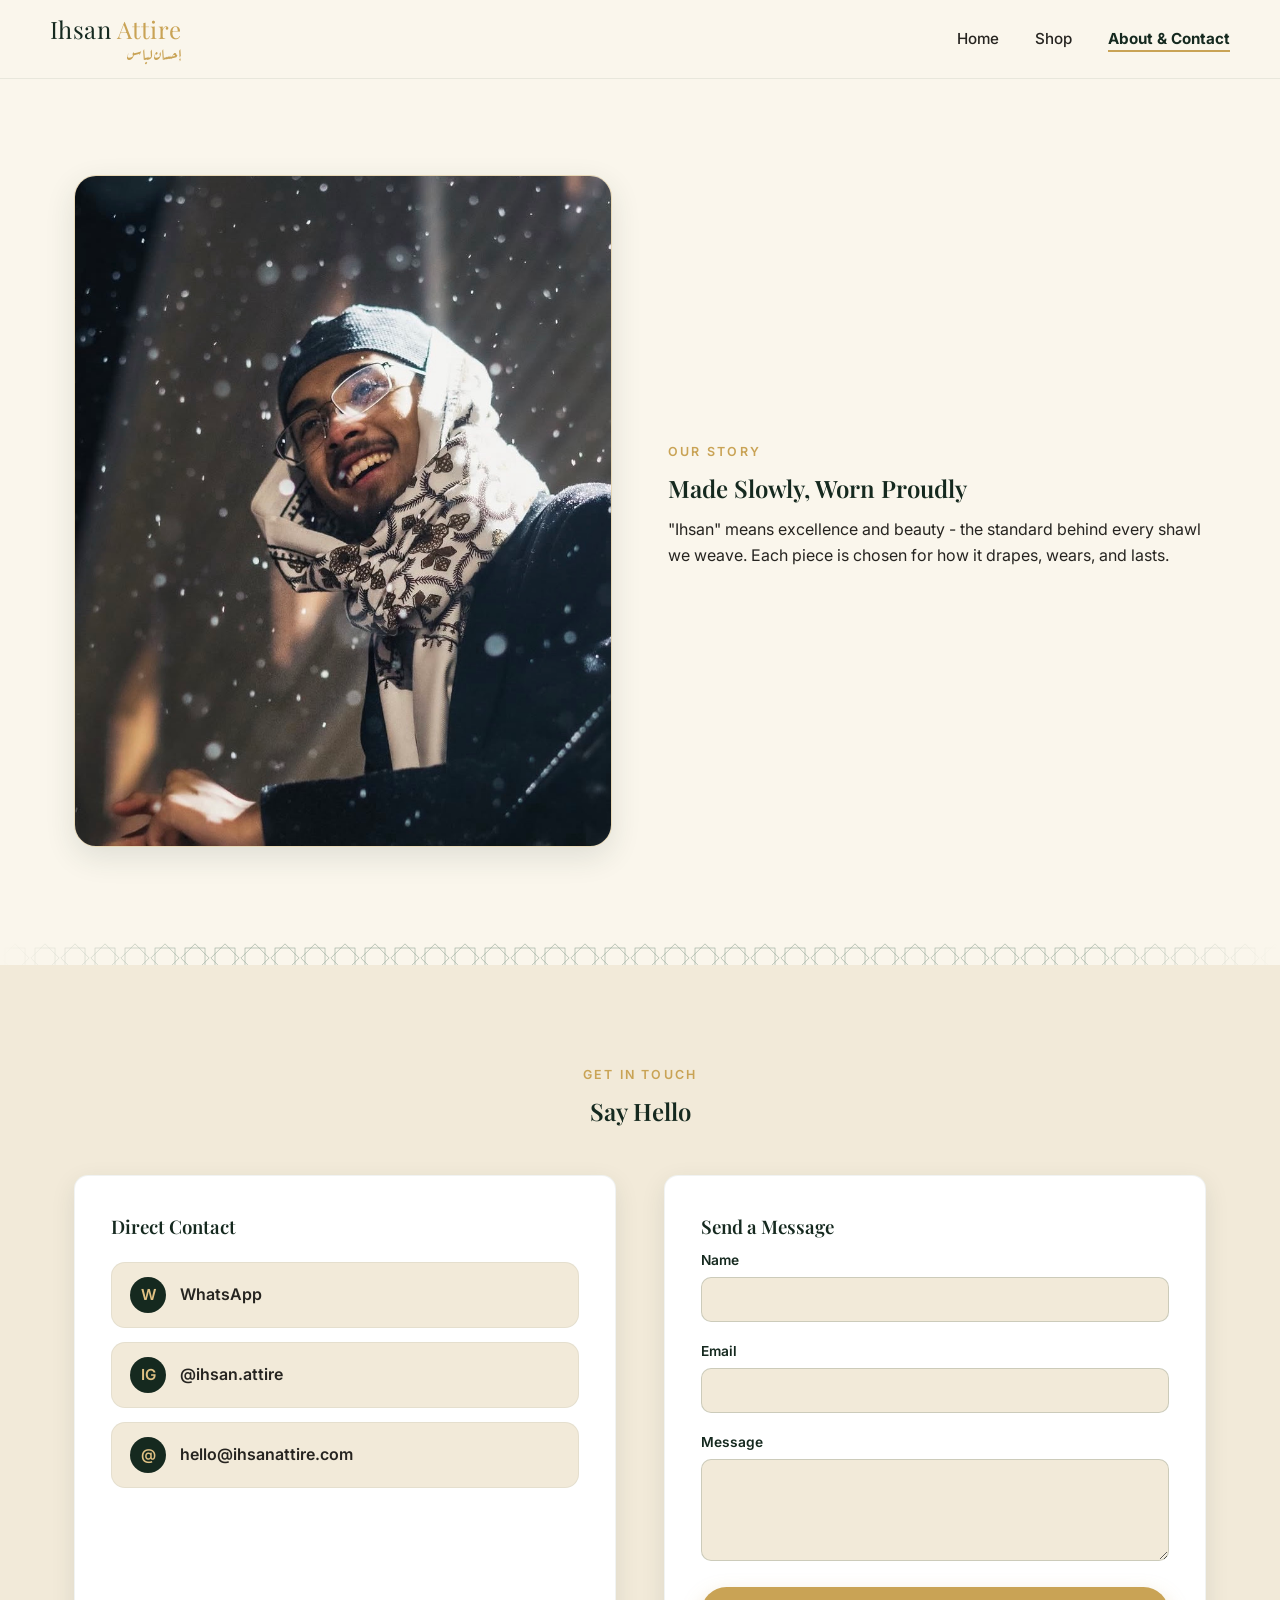
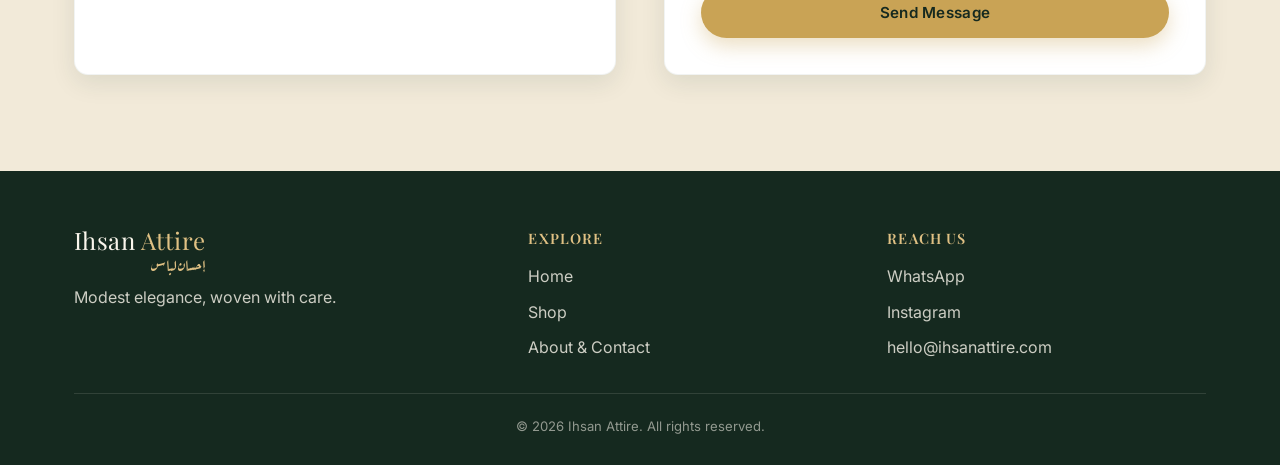
==== commit c8faa7c9: "Rebrand to cream/gold/green palette with Arabic wordmark Swap the plum/burgundy palette for cream + " ====
--- a/about.html
+++ b/about.html
@@ -8,7 +8,7 @@
 
   <link rel="preconnect" href="https://fonts.googleapis.com" />
   <link rel="preconnect" href="https://fonts.gstatic.com" crossorigin />
-  <link href="https://fonts.googleapis.com/css2?family=Playfair+Display:wght@500;600;700&family=Inter:wght@400;500;600;700&display=swap" rel="stylesheet" />
+  <link href="https://fonts.googleapis.com/css2?family=Playfair+Display:wght@500;600;700&family=Aref+Ruqaa:wght@400;700&family=Inter:wght@400;500;600;700&display=swap" rel="stylesheet" />
 
   <link rel="stylesheet" href="css/style.css" />
 </head>
@@ -16,7 +16,10 @@
 
   <header class="site-header">
     <nav class="nav container">
-      <a href="index.html" class="brand">Ihsan <span>Attire</span></a>
+      <a href="index.html" class="brand">
+        <span class="brand-en">Ihsan <span class="brand-accent">Attire</span></span>
+        <span class="brand-ar" dir="rtl" lang="ar">إحسان لباس</span>
+      </a>
       <ul class="nav-links">
         <li><a href="index.html">Home</a></li>
         <li><a href="shop.html">Shop</a></li>
@@ -38,10 +41,12 @@
         <div>
           <p class="eyebrow">Our Story</p>
           <h1>Made Slowly, Worn Proudly</h1>
-          <p>"Ihsan" means excellence and beauty. It's the standard behind every shawl we weave - chosen for how it drapes, wears, and lasts.</p>
+          <p>"Ihsan" means excellence and beauty - the standard behind every shawl we weave. Each piece is chosen for how it drapes, wears, and lasts.</p>
         </div>
       </div>
     </section>
+
+    <div class="geo-divider geo-pattern-green"></div>
 
     <!-- Contact -->
     <section class="section section-alt reveal">
@@ -101,7 +106,10 @@
     <div class="container">
       <div class="footer-inner">
         <div>
-          <p class="footer-brand">Ihsan Attire</p>
+          <a href="index.html" class="brand brand--on-dark footer-brand">
+            <span class="brand-en">Ihsan <span class="brand-accent">Attire</span></span>
+            <span class="brand-ar" dir="rtl" lang="ar">إحسان لباس</span>
+          </a>
           <p>Modest elegance, woven with care.</p>
         </div>
         <div>
--- a/css/style.css
+++ b/css/style.css
@@ -1,25 +1,27 @@
 /* =========================================================
    Ihsan Attire - global styles
-   Palette: deep plum / burgundy + warm gold + ivory
+   Palette: cream + warm gold + deep green (Islamic-inspired)
    Headings: Playfair Display (serif) | Body: Inter (sans)
+   Arabic wordmark: Aref Ruqaa
    ========================================================= */
 
 :root {
-  --color-plum: #3f1220;
-  --color-plum-deep: #2c0c16;
-  --color-burgundy: #6a1f30;
-  --color-gold: #c49a58;
-  --color-gold-light: #dcc088;
-  --color-ivory: #f8f4ec;
-  --color-ivory-soft: #f1ebdd;
-  --color-ink: #2a1c1f;
-  --color-muted: #7a6a63;
+  --color-green-deepest: #15291f;
+  --color-green-deep: #1f3d2e;
+  --color-green: #35604a;
+  --color-gold: #c9a355;
+  --color-gold-light: #e0c184;
+  --color-cream: #faf6ec;
+  --color-cream-soft: #f2ead9;
+  --color-ink: #262420;
+  --color-muted: #7c7466;
 
   --font-heading: "Playfair Display", Georgia, serif;
   --font-body: "Inter", "Lato", -apple-system, BlinkMacSystemFont, sans-serif;
-
-  --shadow-soft: 0 10px 30px rgba(63, 18, 32, 0.12);
-  --shadow-card: 0 8px 24px rgba(63, 18, 32, 0.1);
+  --font-arabic: "Aref Ruqaa", serif;
+
+  --shadow-soft: 0 10px 30px rgba(31, 61, 46, 0.12);
+  --shadow-card: 0 8px 24px rgba(31, 61, 46, 0.1);
   --radius-md: 14px;
   --radius-lg: 22px;
 
@@ -43,7 +45,7 @@
   margin: 0;
   font-family: var(--font-body);
   color: var(--color-ink);
-  background: var(--color-ivory);
+  background: var(--color-cream);
   line-height: 1.6;
   -webkit-font-smoothing: antialiased;
 }
@@ -61,7 +63,7 @@
 h1, h2, h3, h4 {
   font-family: var(--font-heading);
   font-weight: 600;
-  color: var(--color-plum-deep);
+  color: var(--color-green-deepest);
   margin: 0 0 0.4em;
 }
 
@@ -85,6 +87,31 @@
   color: var(--color-gold);
   font-weight: 600;
   margin-bottom: 0.6em;
+}
+
+/* -----------------------------------------------------------
+   Islamic geometric accent - two overlapping squares (one
+   rotated 45deg) tile into an eight-point star lattice. Used
+   only as a faint texture or a thin framing strip, never as a
+   busy full-page tiling.
+   ----------------------------------------------------------- */
+.geo-pattern-gold {
+  background-image: url("data:image/svg+xml,%3Csvg xmlns='http://www.w3.org/2000/svg' width='60' height='60'%3E%3Cg fill='none' stroke='%23e0c184' stroke-width='1'%3E%3Crect x='10' y='10' width='40' height='40'/%3E%3Crect x='10' y='10' width='40' height='40' transform='rotate(45 30 30)'/%3E%3C/g%3E%3C/svg%3E");
+}
+
+.geo-pattern-green {
+  background-image: url("data:image/svg+xml,%3Csvg xmlns='http://www.w3.org/2000/svg' width='60' height='60'%3E%3Cg fill='none' stroke='%2335604a' stroke-width='1'%3E%3Crect x='10' y='10' width='40' height='40'/%3E%3Crect x='10' y='10' width='40' height='40' transform='rotate(45 30 30)'/%3E%3C/g%3E%3C/svg%3E");
+}
+
+/* Thin decorative divider strip between sections. */
+.geo-divider {
+  width: 100%;
+  height: 22px;
+  background-repeat: repeat;
+  background-size: 30px 30px;
+  opacity: 0.6;
+  -webkit-mask-image: linear-gradient(to right, transparent, black 15%, black 85%, transparent);
+  mask-image: linear-gradient(to right, transparent, black 15%, black 85%, transparent);
 }
 
 /* -----------------------------------------------------------
@@ -140,8 +167,8 @@
 
 .btn-primary {
   background: var(--color-gold);
-  color: var(--color-plum-deep);
-  box-shadow: 0 8px 20px rgba(196, 154, 88, 0.35);
+  color: var(--color-green-deepest);
+  box-shadow: 0 8px 20px rgba(201, 163, 85, 0.35);
 }
 
 .btn-primary:hover {
@@ -150,12 +177,12 @@
 
 .btn-outline {
   background: transparent;
-  color: var(--color-ivory);
-  border-color: rgba(248, 244, 236, 0.55);
+  color: var(--color-cream);
+  border-color: rgba(250, 246, 236, 0.55);
 }
 
 .btn-outline:hover {
-  background: rgba(248, 244, 236, 0.12);
+  background: rgba(250, 246, 236, 0.12);
 }
 
 .btn-block {
@@ -166,7 +193,7 @@
   display: inline-block;
   font-weight: 600;
   font-size: 0.92rem;
-  color: var(--color-burgundy);
+  color: var(--color-green);
   border-bottom: 1px solid transparent;
   transition: border-color var(--t-fast) ease, color var(--t-fast) ease, transform var(--t-fast) ease;
 }
@@ -174,6 +201,63 @@
 .link-more:hover {
   border-color: currentColor;
   transform: translateX(2px);
+}
+
+/* -----------------------------------------------------------
+   Brand wordmark - English + Arabic pairing
+   Used in the header, hero, and footer. The Arabic line is the
+   only right-to-left content on the site.
+   ----------------------------------------------------------- */
+.brand {
+  display: inline-flex;
+  flex-direction: column;
+  gap: 2px;
+  line-height: 1.1;
+  transition: opacity var(--t-fast) ease;
+}
+
+.brand:hover {
+  opacity: 0.8;
+}
+
+.brand-en {
+  font-family: var(--font-heading);
+  font-size: 1.5rem;
+  color: var(--color-green-deepest);
+  letter-spacing: 0.02em;
+}
+
+.brand-en .brand-accent {
+  color: var(--color-gold);
+}
+
+.brand-ar {
+  font-family: var(--font-arabic);
+  font-size: 1rem;
+  color: var(--color-gold);
+}
+
+/* Dark-background variant, for use over the hero photo / footer */
+.brand--on-dark .brand-en {
+  color: var(--color-cream);
+}
+
+.brand--on-dark .brand-en .brand-accent {
+  color: var(--color-gold-light);
+}
+
+.brand--on-dark .brand-ar {
+  color: var(--color-gold-light);
+}
+
+/* Larger hero variant */
+.brand--hero .brand-en {
+  font-size: clamp(2.6rem, 5vw, 4rem);
+  line-height: 1.1;
+}
+
+.brand--hero .brand-ar {
+  font-size: clamp(1.3rem, 2.4vw, 1.8rem);
 }
 
 /* -----------------------------------------------------------
@@ -183,32 +267,16 @@
   position: sticky;
   top: 0;
   z-index: 100;
-  background: rgba(248, 244, 236, 0.92);
+  background: rgba(250, 246, 236, 0.92);
   backdrop-filter: blur(8px);
-  border-bottom: 1px solid rgba(63, 18, 32, 0.08);
+  border-bottom: 1px solid rgba(31, 61, 46, 0.08);
 }
 
 .nav {
   display: flex;
   align-items: center;
   justify-content: space-between;
-  padding: 18px 0;
-}
-
-.brand {
-  font-family: var(--font-heading);
-  font-size: 1.5rem;
-  color: var(--color-plum-deep);
-  letter-spacing: 0.02em;
-  transition: opacity var(--t-fast) ease;
-}
-
-.brand:hover {
-  opacity: 0.75;
-}
-
-.brand span {
-  color: var(--color-gold);
+  padding: 16px 0;
 }
 
 .nav-links {
@@ -245,7 +313,7 @@
 }
 
 .nav-links a.active {
-  color: var(--color-plum-deep);
+  color: var(--color-green-deepest);
   font-weight: 700;
 }
 
@@ -262,7 +330,7 @@
 .nav-toggle span {
   width: 24px;
   height: 2px;
-  background: var(--color-plum-deep);
+  background: var(--color-green-deepest);
 }
 
 /* -----------------------------------------------------------
@@ -273,7 +341,7 @@
   min-height: 86vh;
   display: flex;
   align-items: center;
-  color: var(--color-ivory);
+  color: var(--color-cream);
   overflow: hidden;
 }
 
@@ -292,7 +360,17 @@
   content: "";
   position: absolute;
   inset: 0;
-  background: linear-gradient(180deg, rgba(44, 12, 22, 0.5) 0%, rgba(63, 18, 32, 0.68) 100%);
+  background: linear-gradient(180deg, rgba(21, 41, 31, 0.55) 0%, rgba(31, 61, 46, 0.72) 100%);
+}
+
+.hero-media::before {
+  content: "";
+  position: absolute;
+  inset: 0;
+  z-index: 1;
+  background-image: url("data:image/svg+xml,%3Csvg xmlns='http://www.w3.org/2000/svg' width='70' height='70'%3E%3Cg fill='none' stroke='%23e0c184' stroke-width='1'%3E%3Crect x='12' y='12' width='46' height='46'/%3E%3Crect x='12' y='12' width='46' height='46' transform='rotate(45 35 35)'/%3E%3C/g%3E%3C/svg%3E");
+  background-repeat: repeat;
+  opacity: 0.08;
 }
 
 .hero-content {
@@ -303,16 +381,14 @@
   text-align: center;
 }
 
-.hero h1 {
-  font-size: clamp(2.6rem, 5vw, 4rem);
-  color: var(--color-ivory);
-  line-height: 1.1;
-  margin-bottom: 0.3em;
+.hero-content .brand {
+  align-items: center;
+  margin-bottom: 0.6em;
 }
 
 .hero .tagline {
   font-size: 1.1rem;
-  color: rgba(248, 244, 236, 0.88);
+  color: rgba(250, 246, 236, 0.88);
   margin-bottom: 2em;
 }
 
@@ -324,7 +400,7 @@
 }
 
 .section-alt {
-  background: var(--color-ivory-soft);
+  background: var(--color-cream-soft);
 }
 
 .section-header {
@@ -347,7 +423,7 @@
   overflow: hidden;
   box-shadow: var(--shadow-card);
   cursor: pointer;
-  border: 1px solid rgba(63, 18, 32, 0.06);
+  border: 1px solid rgba(31, 61, 46, 0.06);
   transition: transform 300ms var(--ease-out), box-shadow 300ms var(--ease-out);
   text-align: left;
   padding: 0;
@@ -359,7 +435,7 @@
 
 .product-card:hover {
   transform: translateY(-6px);
-  box-shadow: 0 18px 36px rgba(63, 18, 32, 0.18);
+  box-shadow: 0 18px 36px rgba(31, 61, 46, 0.18);
 }
 
 .product-card:focus-visible {
@@ -371,7 +447,7 @@
   position: relative;
   aspect-ratio: 4 / 5;
   overflow: hidden;
-  background: var(--color-ivory-soft);
+  background: var(--color-cream-soft);
 }
 
 .product-card-media img {
@@ -400,7 +476,7 @@
 }
 
 .product-price {
-  color: var(--color-burgundy);
+  color: var(--color-green);
   font-weight: 700;
   font-size: 1rem;
   margin: 0;
@@ -413,7 +489,7 @@
 .modal-overlay {
   position: fixed;
   inset: 0;
-  background: rgba(44, 12, 22, 0.6);
+  background: rgba(21, 41, 31, 0.6);
   display: flex;
   align-items: center;
   justify-content: center;
@@ -432,7 +508,7 @@
 }
 
 .modal {
-  background: var(--color-ivory);
+  background: var(--color-cream);
   border-radius: var(--radius-lg);
   max-width: 860px;
   width: 100%;
@@ -456,7 +532,7 @@
   border-radius: 50%;
   border: none;
   background: rgba(255, 255, 255, 0.85);
-  color: var(--color-plum-deep);
+  color: var(--color-green-deepest);
   font-size: 1.2rem;
   cursor: pointer;
   display: flex;
@@ -472,7 +548,7 @@
 }
 
 .modal-image {
-  background: var(--color-ivory-soft);
+  background: var(--color-cream-soft);
   min-height: 260px;
 }
 
@@ -494,7 +570,7 @@
 }
 
 .modal-price {
-  color: var(--color-burgundy);
+  color: var(--color-green);
   font-weight: 700;
   font-size: 1.2rem;
   margin-bottom: 18px;
@@ -520,10 +596,11 @@
 }
 
 .story-image {
+  position: relative;
   border-radius: var(--radius-lg);
   overflow: hidden;
   box-shadow: var(--shadow-soft);
-  border: 1px solid rgba(196, 154, 88, 0.35);
+  border: 1px solid rgba(201, 163, 85, 0.35);
 }
 
 .story-image img {
@@ -546,7 +623,7 @@
   border-radius: var(--radius-md);
   padding: 36px;
   box-shadow: var(--shadow-card);
-  border: 1px solid rgba(63, 18, 32, 0.06);
+  border: 1px solid rgba(31, 61, 46, 0.06);
 }
 
 .contact-links {
@@ -561,8 +638,8 @@
   gap: 14px;
   padding: 14px 18px;
   border-radius: var(--radius-md);
-  background: var(--color-ivory-soft);
-  border: 1px solid rgba(63, 18, 32, 0.06);
+  background: var(--color-cream-soft);
+  border: 1px solid rgba(31, 61, 46, 0.06);
   font-weight: 600;
   transition: background var(--t-fast) ease, transform var(--t-fast) ease;
 }
@@ -576,7 +653,7 @@
   width: 36px;
   height: 36px;
   border-radius: 50%;
-  background: var(--color-plum-deep);
+  background: var(--color-green-deepest);
   color: var(--color-gold-light);
   display: flex;
   align-items: center;
@@ -594,7 +671,7 @@
   font-weight: 600;
   font-size: 0.86rem;
   margin-bottom: 6px;
-  color: var(--color-plum-deep);
+  color: var(--color-green-deepest);
 }
 
 .form-field input,
@@ -602,10 +679,10 @@
   width: 100%;
   padding: 12px 14px;
   border-radius: 10px;
-  border: 1px solid rgba(63, 18, 32, 0.18);
+  border: 1px solid rgba(31, 61, 46, 0.18);
   font-family: var(--font-body);
   font-size: 0.95rem;
-  background: var(--color-ivory-soft);
+  background: var(--color-cream-soft);
   color: var(--color-ink);
   transition: border-color var(--t-fast) ease, background var(--t-fast) ease;
 }
@@ -621,8 +698,8 @@
    Footer
    ----------------------------------------------------------- */
 .site-footer {
-  background: var(--color-plum-deep);
-  color: rgba(248, 244, 236, 0.8);
+  background: var(--color-green-deepest);
+  color: rgba(250, 246, 236, 0.8);
   padding: 56px 0 28px;
 }
 
@@ -634,10 +711,7 @@
 }
 
 .footer-brand {
-  font-family: var(--font-heading);
-  color: var(--color-ivory);
-  font-size: 1.3rem;
-  margin-bottom: 10px;
+  margin-bottom: 12px;
 }
 
 .footer-inner h4 {
@@ -665,11 +739,11 @@
 }
 
 .footer-bottom {
-  border-top: 1px solid rgba(248, 244, 236, 0.12);
+  border-top: 1px solid rgba(250, 246, 236, 0.12);
   padding-top: 22px;
   font-size: 0.82rem;
   text-align: center;
-  color: rgba(248, 244, 236, 0.55);
+  color: rgba(250, 246, 236, 0.55);
 }
 
 /* -----------------------------------------------------------
@@ -711,10 +785,10 @@
     top: 100%;
     left: 0;
     right: 0;
-    background: var(--color-ivory);
+    background: var(--color-cream);
     flex-direction: column;
     gap: 0;
-    border-bottom: 1px solid rgba(63, 18, 32, 0.08);
+    border-bottom: 1px solid rgba(31, 61, 46, 0.08);
     max-height: 0;
     overflow: hidden;
     transition: max-height 300ms var(--ease-out);
@@ -725,7 +799,7 @@
   }
 
   .nav-links li {
-    border-top: 1px solid rgba(63, 18, 32, 0.06);
+    border-top: 1px solid rgba(31, 61, 46, 0.06);
   }
 
   .nav-links a {
